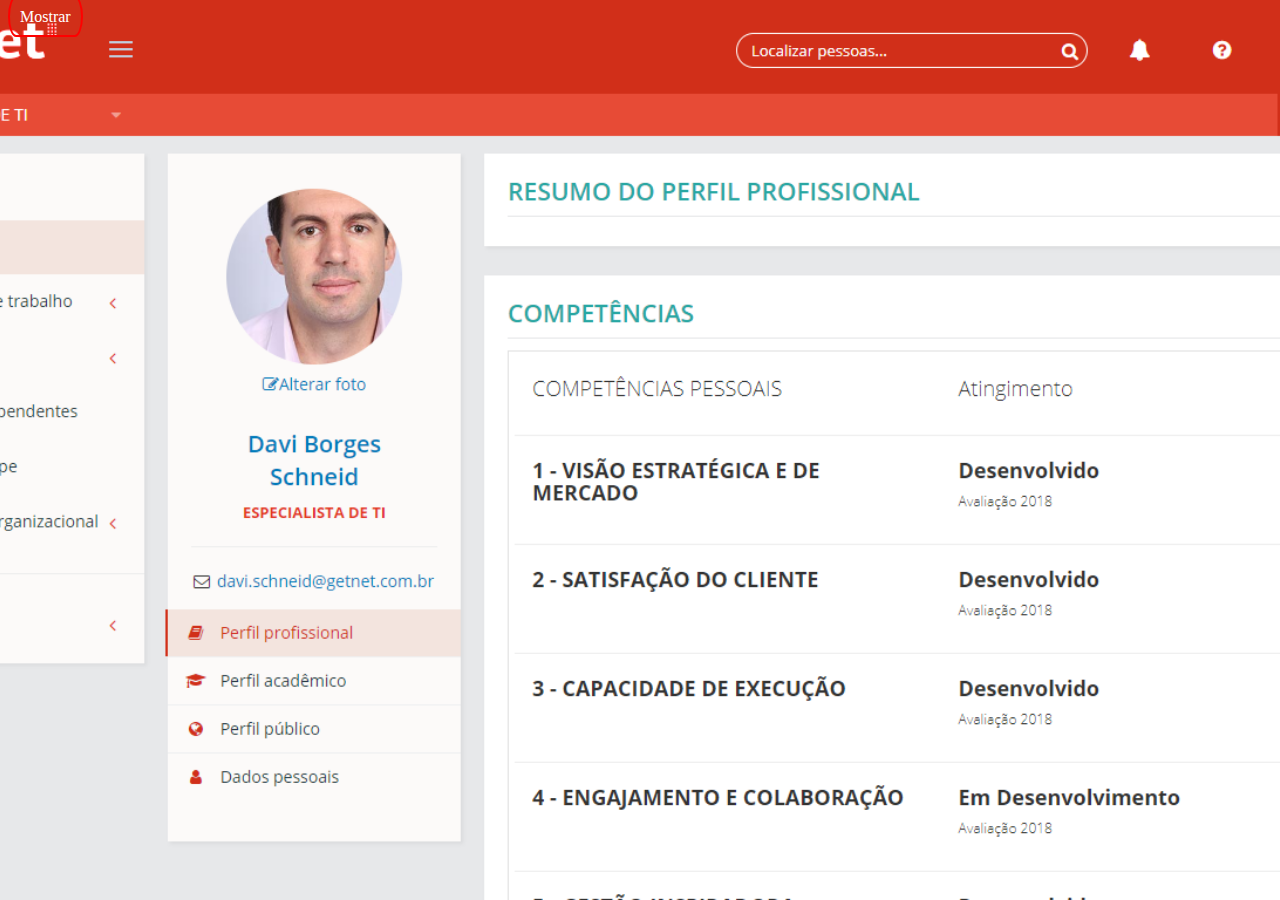
==== src/html/selecao.html @ b0493c0b "Implementação da tela de selecao de competencias" ====
<!DOCTYPE html>

<html>
<!-- Page header -->

<head>
    <title>Perfil Profissional - Painel de Gestão</title>

    <link rel="stylesheet" href="painelgestao.css">
    </link>

    <script type="text/javascript" src="js/jquery-3.3.1.js"></script>
</head>

<!-- Page body -->

<body>
    <div class="box">
        <a class="button" href="#popup">Mostrar</a>
    </div>

    <div id="popup" class="overlay">
        <div class="popup">
            <h2>Sele&ccedil;&atilde;o de Compet&ecirc;ncias</h2>
            <a class="close" href="#">&times;</a>

            <section class="container">
                <table>
                    <tr>
                        <td width="45%">
                            <select id="competencias-disponiveis" size="3">
                                <option value="promocao">Promo&ccedil;&atilde;o</option>
                                <option value="job-rotation">Job Rotation</option>
                                <option value="gestao">Gest&atilde;o</option>
                            </select>
                        </td>
                        <td width="10%">
                            <a class="botao-selecao" onclick="javascript:selecionarCompetencia(); return false;">&gt;</a>
                        </td>
                        <td width="45%">
                            <select id="competencias-selecionadas" size="3" multiple="multiple">
                            </select>
                        </td>
                    </tr>
            </section>
        </div>
    </div>

    <!-- initialization script -->
    <script type="text/javascript">
        function selecionarCompetencia() {
            var competencia = $("#competencias-disponiveis :selected").text();
            $("#elementId").val();

            var novaOpcao = document.createElement("option");
            novaOpcao.text = competencia;
            $("#competencias-selecionadas").append(novaOpcao);
        }

        popupOpenClose($(".popup"));

        function popupOpenClose(popup) {

            $(popup).show();

            /* Close popup if user clicks on background */
            $(popup).click(function (e) {
                if (e.target == this) {
                    if ($(popup).is(':visible')) {
                        $(popup).hide();
                    }
                }
            });

            /* Close popup and remove errors if user clicks on cancel or close buttons */
            $(popup).find("button[name=close]").on("click", function () {
                if ($(".formElementError").is(':visible')) {
                    $(".formElementError").remove();
                }
                $(popup).hide();
            });
        }

    </script>
</body>

</html>
---- src/html/painelgestao.css ----
/* *
	 * painelgestao styles
	 */

/* html body style */
body {
    background: url("img/fundoPainelColaborador.png") no-repeat center center fixed;
    -webkit-background-size: cover;
    -moz-background-size: cover;
    -o-background-size: cover;
    background-size: cover;
}

.overlay {
  position: fixed;
  top: 0;
  bottom: 0;
  left: 0;
  right: 0;
  background: rgba(0, 0, 0, 0.7);
  transition: opacity 500ms;
  visibility: hidden;
  opacity: 0;
}
.overlay:target {
  visibility: visible;
  opacity: 1;
}

.button {
  font-size: 1em;
  padding: 10px;
  color: #fff;
  border: 2px solid red;
  border-radius: 20px/50px;
  text-decoration: none;
  cursor: pointer;
  transition: all 0.3s ease-out;
}
.button:hover {
  background: red;
}

.popup {
  margin: 70px auto;
  padding: 20px;
  background: #fff;
  border-radius: 5px;
  width: 30%;
  position: relative;
  transition: all 5s ease-in-out;
}

.popup h2 {
  margin-top: 0;
  color: #333;
  font-family: Tahoma, Arial, sans-serif;
}
.popup .close {
  position: absolute;
  top: 20px;
  right: 30px;
  transition: all 200ms;
  font-size: 30px;
  font-weight: bold;
  text-decoration: none;
  color: #333;
}
.popup .close:hover {
  color: red;
}
.popup .content {
  max-height: 30%;
  overflow: auto;
}

.container {
    width: 100%;
    height: 200px;
    margin: auto;
    padding: 10px;
    overflow: hidden;
}

.container:after {
  content: "";
  display: table;
  clear: both;
}

.competencias-disponiveis {
    width: 35%;
    float: left;
    margin-left: 0%;
}

.botoes-selecao {
    width: 10%;
    overflow: hidden;
    margin-left: 20%;
}

.botao-selecao {
  font-size: 1em;
  padding: 10px;
  color: black;
  border: 2px solid red;
  border-radius: 20px/50px;
  text-decoration: none;
  cursor: pointer;
  transition: all 0.3s ease-out;
}

.competencias-selecionadas {
    margin-left: 40%;
    width: 35%;
    overflow: hidden;
}

@media screen and (max-width: 700px){
  .box{
    width: 70%;
  }
  .popup{
    width: 70%;
  }
}
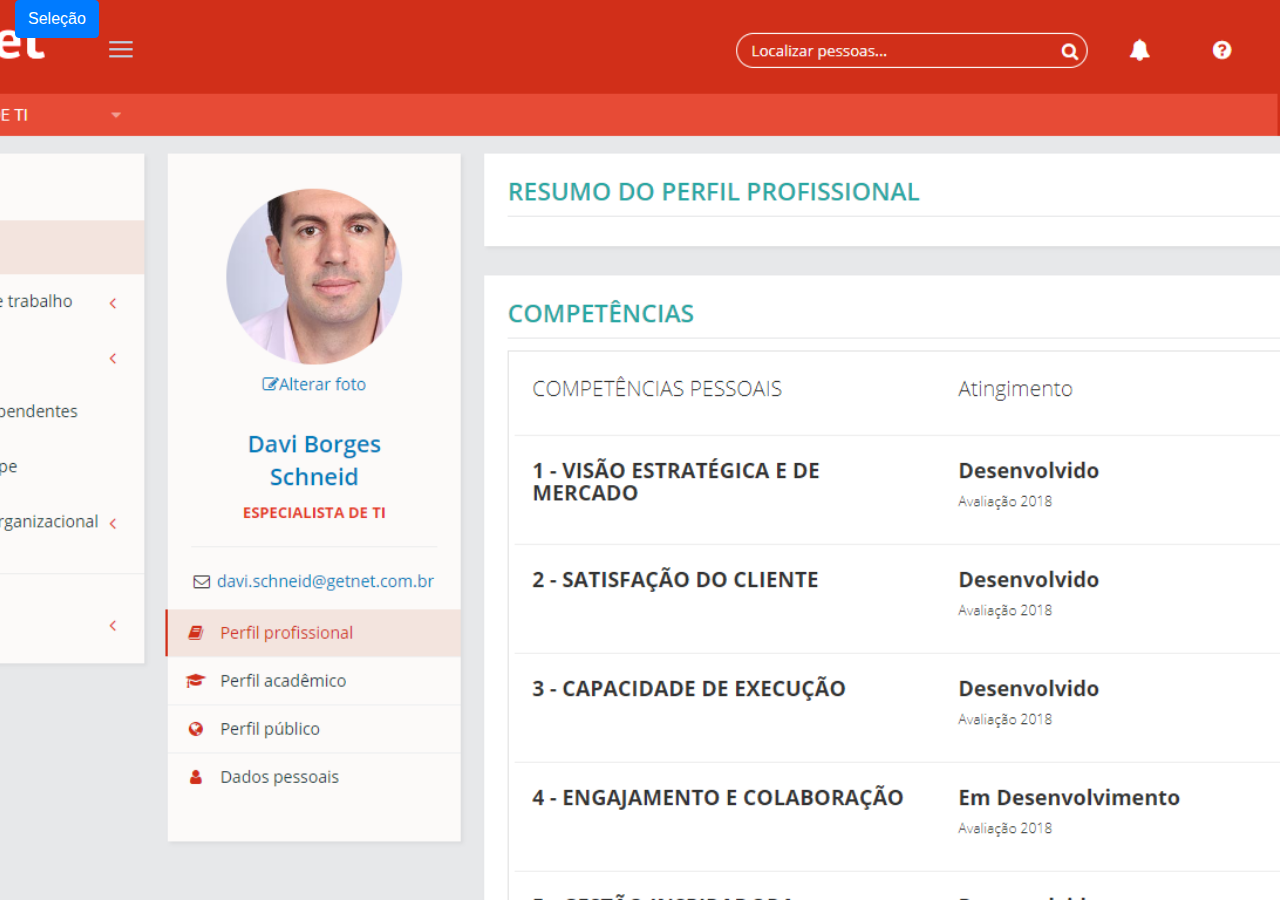
==== commit fc95ab28: "Use of Bootstrap to design the interface" ====
--- a/src/html/selecao.html
+++ b/src/html/selecao.html
@@ -1,20 +1,64 @@
 <!DOCTYPE html>
 
 <html>
+
 <!-- Page header -->
 
 <head>
     <title>Perfil Profissional - Painel de Gestão</title>
 
-    <link rel="stylesheet" href="painelgestao.css">
-    </link>
+    <meta charset="utf-8">
+    <meta name="viewport" content="width=device-width, initial-scale=1, shrink-to-fit=no">
 
-    <script type="text/javascript" src="js/jquery-3.3.1.js"></script>
+    <!-- Bootstrap CSS -->
+    <link rel="stylesheet" href="bootstrap.min.css" />
+
+    <script type="text/javascript" src="js/bootstrap.bundle.min.js"></script>
+    <script type="text/javascript" src="js/popper.min.js"></script>
+    <script type="text/javascript" src="js/jquery-3.3.1.min.js"></script>
+
+    <style>
+        body {
+            background: url("img/fundoPainelColaborador.png") no-repeat center center fixed;
+            -webkit-background-size: cover;
+            -moz-background-size: cover;
+            -o-background-size: cover;
+            background-size: cover;
+        }
+    </style>
 </head>
 
 <!-- Page body -->
 
 <body>
+    <div class="container-fluid">
+        <button type="button" class="btn btn-primary" data-toggle="modal" data-target="#exampleModal">
+            Sele&ccedil;&atilde;o
+        </button>
+
+        <div class="modal fade" id="exampleModal" tabindex="-1" role="dialog" aria-labelledby="exampleModalLabel"
+            aria-hidden="true">
+            <div class="modal-dialog" role="document">
+                <div class="modal-content">
+                    <div class="modal-header">
+                        <h5 class="modal-title">Sele&ccedil;&atilde;o de Compet&ecirc;ncias</h5>
+                        <button type="button" class="close" data-dismiss="modal" aria-label="Close">
+                            <span aria-hidden="true">&times;</span>
+                        </button>
+                    </div>
+                    <div class="modal-body">
+                        <p>Lista de Op&ccedil;&otilde;es</p>
+                    </div>
+                    <div class="modal-footer">
+                        <button type="button" class="btn btn-primary">Save changes</button>
+                    </div>
+                </div>
+            </div>
+        </div>
+    </div>
+</body>
+
+<!--
     <div class="box">
         <a class="button" href="#popup">Mostrar</a>
     </div>
@@ -38,15 +82,19 @@
                             <a class="botao-selecao" onclick="javascript:selecionarCompetencia(); return false;">&gt;</a>
                         </td>
                         <td width="45%">
-                            <select id="competencias-selecionadas" size="3" multiple="multiple">
+                            <select id="competencias-selecionadas" size="3">
                             </select>
                         </td>
                     </tr>
+                </table>
+                <p />
+                <a class="botao-confirmar" onclick="javascript:confirmarSelecao(); return false;">Confirmar</a>
             </section>
         </div>
     </div>
-
-    <!-- initialization script -->
+-->
+<!-- initialization script -->
+<!--
     <script type="text/javascript">
         function selecionarCompetencia() {
             var competencia = $("#competencias-disponiveis :selected").text();
@@ -55,6 +103,9 @@
             var novaOpcao = document.createElement("option");
             novaOpcao.text = competencia;
             $("#competencias-selecionadas").append(novaOpcao);
+        }
+
+        function confirmarSelecao() {
         }
 
         popupOpenClose($(".popup"));
@@ -83,5 +134,6 @@
 
     </script>
 </body>
+-->
 
 </html>